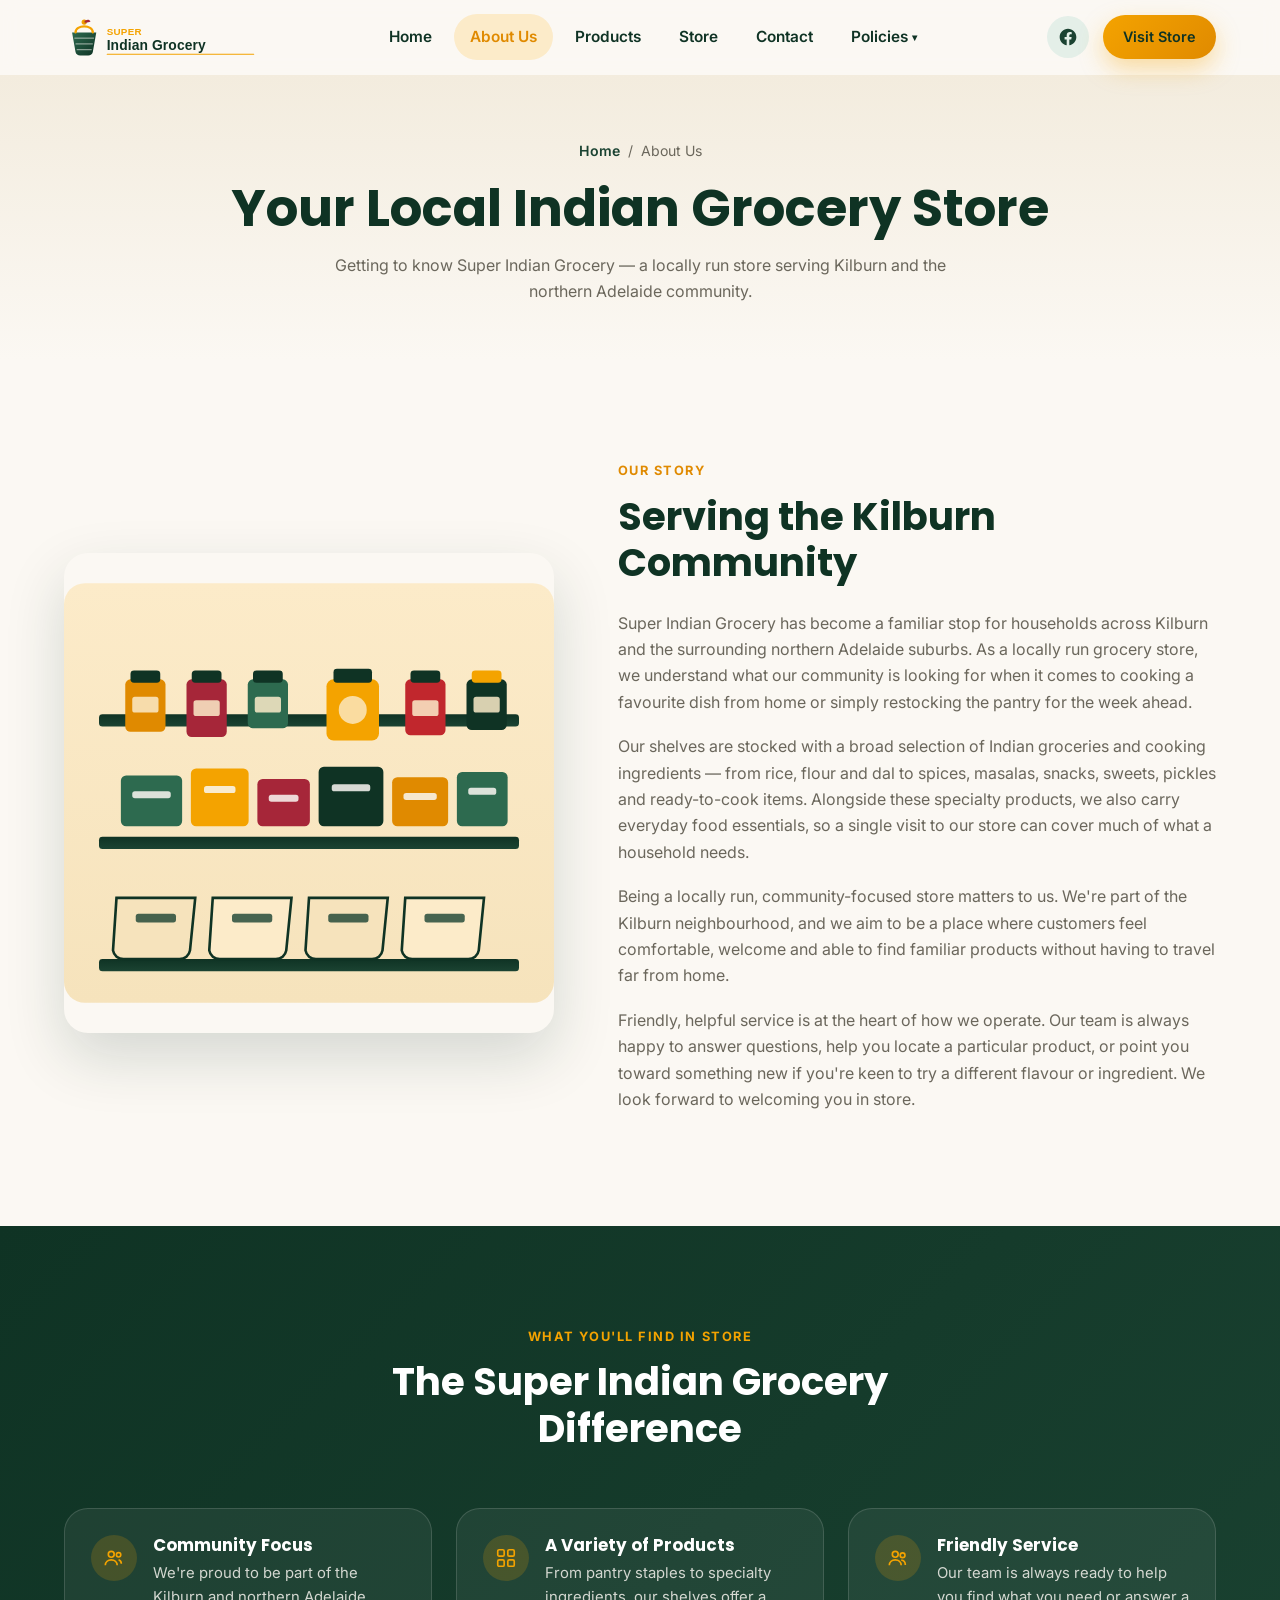
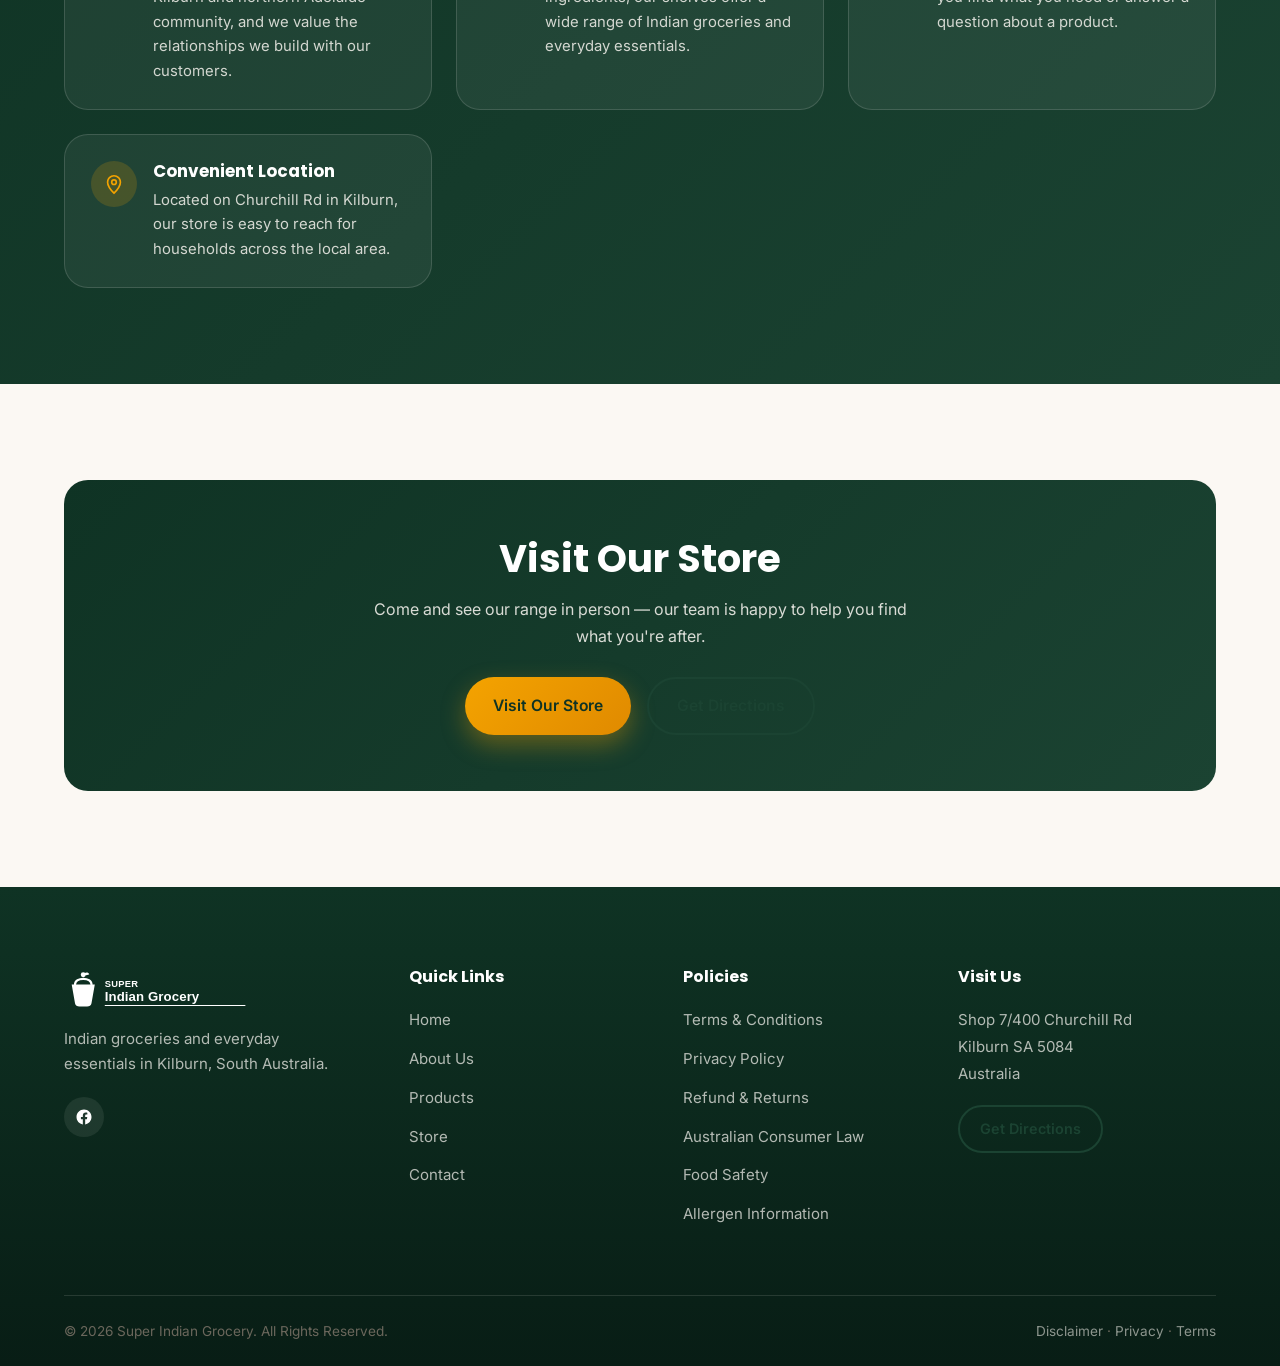
==== about.html @ 4509ad8f "Initial commit: Super Indian Grocery website Co-Authored-By: Claude Sonnet 5 <noreply@anthropic.com>" ====
<!doctype html>
<html lang="en-AU">
<head>
<meta charset="UTF-8">
<meta name="viewport" content="width=device-width, initial-scale=1.0">
<title>About Us | Super Indian Grocery – Kilburn, SA</title>
<meta name="description" content="Learn about Super Indian Grocery, a local Indian grocery store in Kilburn, South Australia offering Indian groceries, spices, snacks and everyday essentials.">
<link rel="canonical" href="https://www.superindiangrocery.com.au/about.html">
<!-- TODO: update canonical URL once the production domain is confirmed -->

<!-- Open Graph -->
<meta property="og:type" content="website">
<meta property="og:site_name" content="Super Indian Grocery">
<meta property="og:title" content="About Us | Super Indian Grocery – Kilburn, SA">
<meta property="og:description" content="Learn about Super Indian Grocery, a local Indian grocery store in Kilburn, South Australia offering Indian groceries, spices, snacks and everyday essentials.">
<meta property="og:image" content="https://www.superindiangrocery.com.au/assets/images/about-image.svg">
<meta property="og:url" content="https://www.superindiangrocery.com.au/about.html">
<meta name="twitter:card" content="summary_large_image">

<link rel="icon" type="image/svg+xml" href="assets/logo/favicon.svg">
<link rel="preconnect" href="https://fonts.googleapis.com">
<link rel="preconnect" href="https://fonts.gstatic.com" crossorigin>
<link href="https://fonts.googleapis.com/css2?family=Poppins:wght@500;600;700&family=Inter:wght@400;500;600;700&display=swap" rel="stylesheet">
<link rel="stylesheet" href="css/style.css">
</head>
<body>

<a class="visually-hidden" href="#main-content" style="position:absolute;left:-9999px;">Skip to content</a>

<!-- ============ HEADER ============ -->
<header class="site-header">
  <div class="header-inner">
    <a href="index.html" class="brand" aria-label="Super Indian Grocery — Home">
      <img src="assets/logo/logo.svg" alt="Super Indian Grocery logo" width="220" height="52">
    </a>

    <nav class="main-nav" aria-label="Primary navigation">
      <ul class="nav-list">
        <li><a href="index.html" data-page="index.html">Home</a></li>
        <li><a href="about.html" data-page="about.html">About Us</a></li>
        <li><a href="products.html" data-page="products.html">Products</a></li>
        <li><a href="store.html" data-page="store.html">Store</a></li>
        <li><a href="contact.html" data-page="contact.html">Contact</a></li>
        <li class="has-dropdown">
          <a href="policies/terms.html" aria-haspopup="true" aria-expanded="false">Policies <span class="dropdown-caret">▾</span></a>
          <ul class="dropdown-menu">
            <li><a href="policies/terms.html">Terms &amp; Conditions</a></li>
            <li><a href="policies/privacy.html">Privacy Policy</a></li>
            <li><a href="policies/refunds.html">Refund &amp; Returns</a></li>
            <li><a href="policies/consumer-law.html">Australian Consumer Law</a></li>
            <li><a href="policies/food-safety.html">Food Safety</a></li>
            <li><a href="policies/allergens.html">Allergen Information</a></li>
            <li><a href="policies/country-of-origin.html">Country of Origin</a></li>
            <li><a href="policies/disclaimer.html">Disclaimer</a></li>
          </ul>
        </li>
      </ul>
    </nav>

    <div class="header-actions">
      <a class="icon-link" href="https://www.facebook.com/superindiangrocery" target="_blank" rel="noopener noreferrer" aria-label="Super Indian Grocery on Facebook">
        <svg viewBox="0 0 24 24" fill="currentColor"><path d="M22 12.06C22 6.5 17.52 2 12 2S2 6.5 2 12.06c0 5 3.66 9.16 8.44 9.94v-7.03H7.9v-2.9h2.54V9.86c0-2.5 1.49-3.89 3.78-3.89 1.1 0 2.24.2 2.24.2v2.46h-1.26c-1.24 0-1.63.77-1.63 1.56v1.87h2.78l-.44 2.9h-2.34V22c4.78-.78 8.44-4.94 8.44-9.94Z"/></svg>
      </a>
      <a class="btn btn-primary btn-sm" href="store.html">Visit Store</a>
      <button class="hamburger" aria-label="Open menu" aria-expanded="false">
        <span></span><span></span><span></span>
      </button>
    </div>
  </div>

  <div class="mobile-nav" aria-label="Mobile navigation">
    <a href="index.html" data-page="index.html">Home</a>
    <a href="about.html" data-page="about.html">About Us</a>
    <a href="products.html" data-page="products.html">Products</a>
    <a href="store.html" data-page="store.html">Store</a>
    <a href="contact.html" data-page="contact.html">Contact</a>
    <button class="mobile-accordion-trigger" aria-expanded="false">Policies <span class="dropdown-caret">▾</span></button>
    <div class="mobile-accordion-panel">
      <a href="policies/terms.html">Terms &amp; Conditions</a>
      <a href="policies/privacy.html">Privacy Policy</a>
      <a href="policies/refunds.html">Refund &amp; Returns</a>
      <a href="policies/consumer-law.html">Australian Consumer Law</a>
      <a href="policies/food-safety.html">Food Safety</a>
      <a href="policies/allergens.html">Allergen Information</a>
      <a href="policies/country-of-origin.html">Country of Origin</a>
      <a href="policies/disclaimer.html">Disclaimer</a>
    </div>
    <div class="mobile-cta">
      <a class="btn btn-primary btn-block" href="store.html">Visit Store</a>
      <a class="btn btn-outline btn-block" href="https://www.facebook.com/superindiangrocery" target="_blank" rel="noopener noreferrer">Follow on Facebook</a>
    </div>
  </div>
</header>

<main id="main-content">

  <!-- ============ PAGE HERO ============ -->
  <section class="page-hero">
    <div class="container">
      <nav class="breadcrumb" aria-label="Breadcrumb">
        <a href="index.html">Home</a>
        <span>/</span>
        <span aria-current="page">About Us</span>
      </nav>
      <h1>Your Local Indian Grocery Store</h1>
      <p>Getting to know Super Indian Grocery — a locally run store serving Kilburn and the northern Adelaide community.</p>
    </div>
  </section>

  <!-- ============ OUR STORY ============ -->
  <section>
    <div class="container about-grid">
      <div class="about-image reveal">
        <img src="assets/images/about-image.svg" alt="Illustration of grocery shelves stocked with spice jars, packets and pantry staples" width="560" height="480">
      </div>
      <div class="about-copy reveal">
        <div class="section-head align-left" style="margin-bottom:24px;">
          <span class="eyebrow">Our Story</span>
          <h2>Serving the Kilburn Community</h2>
        </div>
        <p>Super Indian Grocery has become a familiar stop for households across Kilburn and the surrounding northern Adelaide suburbs. As a locally run grocery store, we understand what our community is looking for when it comes to cooking a favourite dish from home or simply restocking the pantry for the week ahead.</p>
        <p>Our shelves are stocked with a broad selection of Indian groceries and cooking ingredients — from rice, flour and dal to spices, masalas, snacks, sweets, pickles and ready-to-cook items. Alongside these specialty products, we also carry everyday food essentials, so a single visit to our store can cover much of what a household needs.</p>
        <p>Being a locally run, community-focused store matters to us. We're part of the Kilburn neighbourhood, and we aim to be a place where customers feel comfortable, welcome and able to find familiar products without having to travel far from home.</p>
        <p>Friendly, helpful service is at the heart of how we operate. Our team is always happy to answer questions, help you locate a particular product, or point you toward something new if you're keen to try a different flavour or ingredient. We look forward to welcoming you in store.</p>
      </div>
    </div>
  </section>

  <!-- ============ WHAT YOU'LL FIND IN STORE ============ -->
  <section class="bg-green">
    <div class="container">
      <div class="section-head reveal">
        <span class="eyebrow" style="color:var(--color-saffron);">What You'll Find In Store</span>
        <h2>The Super Indian Grocery Difference</h2>
      </div>
      <div class="why-grid">
        <div class="why-card reveal">
          <div class="why-icon"><svg viewBox="0 0 24 24" fill="none" stroke="currentColor" stroke-width="1.8"><path d="M2.5 20c0-3.6 2.9-6 6.5-6s6.5 2.4 6.5 6"/><circle cx="9" cy="8" r="3.2"/><path d="M17 14c1.7.6 3 2.2 3 4.3"/><circle cx="17" cy="8.5" r="2.4"/></svg></div>
          <div><h3>Community Focus</h3><p>We're proud to be part of the Kilburn and northern Adelaide community, and we value the relationships we build with our customers.</p></div>
        </div>
        <div class="why-card reveal">
          <div class="why-icon"><svg viewBox="0 0 24 24" fill="none" stroke="currentColor" stroke-width="1.8"><rect x="3" y="3" width="7" height="7" rx="1.5"/><rect x="14" y="3" width="7" height="7" rx="1.5"/><rect x="3" y="14" width="7" height="7" rx="1.5"/><rect x="14" y="14" width="7" height="7" rx="1.5"/></svg></div>
          <div><h3>A Variety of Products</h3><p>From pantry staples to specialty ingredients, our shelves offer a wide range of Indian groceries and everyday essentials.</p></div>
        </div>
        <div class="why-card reveal">
          <div class="why-icon"><svg viewBox="0 0 24 24" fill="none" stroke="currentColor" stroke-width="1.8"><circle cx="9" cy="8" r="3.2"/><path d="M2.5 20c0-3.6 2.9-6 6.5-6s6.5 2.4 6.5 6"/><circle cx="17" cy="9" r="2.6"/><path d="M15.5 14.2c2.7.4 4.5 2.4 4.5 5.3"/></svg></div>
          <div><h3>Friendly Service</h3><p>Our team is always ready to help you find what you need or answer a question about a product.</p></div>
        </div>
        <div class="why-card reveal">
          <div class="why-icon"><svg viewBox="0 0 24 24" fill="none" stroke="currentColor" stroke-width="1.8"><path d="M12 22s7-7.05 7-12a7 7 0 1 0-14 0c0 4.95 7 12 7 12Z"/><circle cx="12" cy="10" r="2.5"/></svg></div>
          <div><h3>Convenient Location</h3><p>Located on Churchill Rd in Kilburn, our store is easy to reach for households across the local area.</p></div>
        </div>
      </div>
    </div>
  </section>

  <!-- ============ CTA BANNER ============ -->
  <section>
    <div class="container">
      <div class="cta-banner reveal">
        <h2>Visit Our Store</h2>
        <p>Come and see our range in person — our team is happy to help you find what you're after.</p>
        <div class="cta-actions">
          <a class="btn btn-primary" href="store.html">Visit Our Store</a>
          <a class="btn btn-outline" href="https://www.google.com/maps/search/?api=1&query=Shop+7%2F400+Churchill+Rd%2C+Kilburn+SA+5084%2C+Australia" target="_blank" rel="noopener noreferrer">Get Directions</a>
        </div>
      </div>
    </div>
  </section>

</main>

<!-- ============ FOOTER ============ -->
<footer class="site-footer">
  <div class="container">
    <div class="footer-grid">
      <div class="footer-brand">
        <img src="assets/logo/logo.svg" alt="Super Indian Grocery logo">
        <p>Indian groceries and everyday essentials in Kilburn, South Australia.</p>
        <div class="footer-social" style="margin-top:20px;">
          <a href="https://www.facebook.com/superindiangrocery" target="_blank" rel="noopener noreferrer" aria-label="Super Indian Grocery on Facebook">
            <svg viewBox="0 0 24 24" fill="currentColor"><path d="M22 12.06C22 6.5 17.52 2 12 2S2 6.5 2 12.06c0 5 3.66 9.16 8.44 9.94v-7.03H7.9v-2.9h2.54V9.86c0-2.5 1.49-3.89 3.78-3.89 1.1 0 2.24.2 2.24.2v2.46h-1.26c-1.24 0-1.63.77-1.63 1.56v1.87h2.78l-.44 2.9h-2.34V22c4.78-.78 8.44-4.94 8.44-9.94Z"/></svg>
          </a>
        </div>
      </div>
      <div class="footer-col">
        <h4>Quick Links</h4>
        <ul>
          <li><a href="index.html">Home</a></li>
          <li><a href="about.html">About Us</a></li>
          <li><a href="products.html">Products</a></li>
          <li><a href="store.html">Store</a></li>
          <li><a href="contact.html">Contact</a></li>
        </ul>
      </div>
      <div class="footer-col">
        <h4>Policies</h4>
        <ul>
          <li><a href="policies/terms.html">Terms &amp; Conditions</a></li>
          <li><a href="policies/privacy.html">Privacy Policy</a></li>
          <li><a href="policies/refunds.html">Refund &amp; Returns</a></li>
          <li><a href="policies/consumer-law.html">Australian Consumer Law</a></li>
          <li><a href="policies/food-safety.html">Food Safety</a></li>
          <li><a href="policies/allergens.html">Allergen Information</a></li>
        </ul>
      </div>
      <div class="footer-col">
        <h4>Visit Us</h4>
        <address class="footer-address">
          Shop 7/400 Churchill Rd<br>
          Kilburn SA 5084<br>
          Australia
        </address>
        <a class="btn btn-outline btn-sm" href="https://www.google.com/maps/search/?api=1&query=Shop+7%2F400+Churchill+Rd%2C+Kilburn+SA+5084%2C+Australia" target="_blank" rel="noopener noreferrer">Get Directions</a>
      </div>
    </div>
    <div class="footer-bottom">
      <p>&copy; <span id="current-year">2026</span> Super Indian Grocery. All Rights Reserved.</p>
      <p><a href="policies/disclaimer.html">Disclaimer</a> &middot; <a href="policies/privacy.html">Privacy</a> &middot; <a href="policies/terms.html">Terms</a></p>
    </div>
  </div>
</footer>

<button class="back-to-top" aria-label="Back to top">
  <svg viewBox="0 0 24 24" fill="none" stroke="currentColor" stroke-width="2"><path d="M12 19V5"/><path d="m5 12 7-7 7 7"/></svg>
</button>

<script src="js/main.js"></script>
</body>
</html>
---- css/style.css ----
/* ==========================================================================
   Super Indian Grocery — Stylesheet
   Palette: cream base, deep green primary, saffron accent, small gold/red
   ========================================================================== */

/* -------------------- Reset -------------------- */
*, *::before, *::after { box-sizing: border-box; }
html { scroll-behavior: smooth; }
body, h1, h2, h3, h4, p, ul, ol, figure, blockquote { margin: 0; }
ul, ol { padding: 0; list-style: none; }
img, svg { display: block; max-width: 100%; }
a { color: inherit; text-decoration: none; }
button { font: inherit; cursor: pointer; border: none; background: none; }
input, textarea, select { font: inherit; }

/* -------------------- Design tokens -------------------- */
:root {
  /* Colours */
  --color-cream: #FBF8F3;
  --color-cream-soft: #FCEBC9;
  --color-cream-dark: #F3ECDE;
  --color-green-900: #0F3324;
  --color-green-800: #1B4332;
  --color-green-600: #2D6A4F;
  --color-green-100: #E4EFE8;
  --color-saffron: #F4A300;
  --color-saffron-dark: #E08A00;
  --color-gold: #D4A017;
  --color-red: #A62639;
  --color-text: #26251F;
  --color-text-light: #6B675C;
  --color-border: #E7DFCB;
  --color-white: #FFFFFF;

  /* Typography */
  --font-heading: 'Poppins', 'Segoe UI', sans-serif;
  --font-body: 'Inter', 'Segoe UI', sans-serif;

  /* Spacing / shape */
  --radius-sm: 10px;
  --radius-md: 16px;
  --radius-lg: 24px;
  --radius-pill: 999px;
  --shadow-sm: 0 2px 10px rgba(15, 51, 36, 0.06);
  --shadow-md: 0 12px 30px rgba(15, 51, 36, 0.10);
  --shadow-lg: 0 24px 60px rgba(15, 51, 36, 0.16);
  --container-w: 1200px;
  --transition: 0.25s ease;
  --header-h: 84px;
}

/* -------------------- Base -------------------- */
body {
  font-family: var(--font-body);
  color: var(--color-text);
  background: var(--color-cream);
  line-height: 1.65;
  -webkit-font-smoothing: antialiased;
  overflow-x: hidden;
}

h1, h2, h3, h4 {
  font-family: var(--font-heading);
  color: var(--color-green-900);
  line-height: 1.2;
  font-weight: 700;
}

h1 { font-size: clamp(2.1rem, 4vw, 3.4rem); }
h2 { font-size: clamp(1.7rem, 3vw, 2.4rem); }
h3 { font-size: 1.3rem; }

p { color: var(--color-text-light); }

.container {
  width: 100%;
  max-width: var(--container-w);
  margin: 0 auto;
  padding: 0 24px;
}

section { padding: 96px 0; }
@media (max-width: 768px) { section { padding: 64px 0; } }

.section-head {
  max-width: 680px;
  margin: 0 auto 56px;
  text-align: center;
}
.section-head .eyebrow {
  display: inline-block;
  color: var(--color-saffron-dark);
  font-weight: 700;
  letter-spacing: 0.12em;
  text-transform: uppercase;
  font-size: 0.8rem;
  margin-bottom: 12px;
}
.section-head p { margin-top: 14px; font-size: 1.05rem; }
.section-head.align-left { text-align: left; margin-left: 0; }

.bg-cream-dark { background: var(--color-cream-dark); }
.bg-green {
  background: linear-gradient(135deg, var(--color-green-900), var(--color-green-800));
  color: var(--color-cream);
}
.bg-green h2, .bg-green h3 { color: var(--color-white); }
.bg-green p { color: rgba(251, 248, 243, 0.82); }

/* -------------------- Buttons -------------------- */
.btn {
  display: inline-flex;
  align-items: center;
  justify-content: center;
  gap: 8px;
  padding: 14px 28px;
  border-radius: var(--radius-pill);
  font-weight: 600;
  font-size: 0.98rem;
  transition: transform var(--transition), box-shadow var(--transition), background var(--transition), color var(--transition);
  white-space: nowrap;
}
.btn-primary {
  background: linear-gradient(135deg, var(--color-saffron), var(--color-saffron-dark));
  color: var(--color-green-900);
  box-shadow: 0 10px 24px rgba(244, 163, 0, 0.35);
}
.btn-primary:hover { transform: translateY(-2px); box-shadow: 0 14px 30px rgba(244, 163, 0, 0.45); }

.btn-outline {
  background: transparent;
  border: 2px solid var(--color-green-800);
  color: var(--color-green-800);
}
.btn-outline:hover { background: var(--color-green-800); color: var(--color-cream); transform: translateY(-2px); }

.bg-green .btn-outline { border-color: var(--color-cream); color: var(--color-cream); }
.bg-green .btn-outline:hover { background: var(--color-cream); color: var(--color-green-900); }

.btn-light {
  background: var(--color-cream);
  color: var(--color-green-900);
}
.btn-light:hover { transform: translateY(-2px); box-shadow: var(--shadow-md); }

.btn-block { width: 100%; }
.btn-sm { padding: 10px 20px; font-size: 0.9rem; }

/* -------------------- Header -------------------- */
.site-header {
  position: sticky;
  top: 0;
  z-index: 1000;
  background: rgba(251, 248, 243, 0.92);
  backdrop-filter: blur(10px);
  border-bottom: 1px solid transparent;
  transition: box-shadow var(--transition), border-color var(--transition), padding var(--transition);
}
.site-header.is-scrolled {
  box-shadow: var(--shadow-sm);
  border-bottom-color: var(--color-border);
}
.header-inner {
  max-width: var(--container-w);
  margin: 0 auto;
  padding: 14px 24px;
  display: flex;
  align-items: center;
  justify-content: space-between;
  gap: 24px;
}
.brand { display: flex; align-items: center; }
.brand img { height: 46px; width: auto; }

.main-nav { display: flex; }
.nav-list {
  display: flex;
  align-items: center;
  gap: 6px;
}
.nav-list > li > a {
  display: flex;
  align-items: center;
  gap: 4px;
  padding: 10px 16px;
  border-radius: var(--radius-pill);
  font-weight: 600;
  font-size: 0.96rem;
  color: var(--color-green-900);
  transition: background var(--transition), color var(--transition);
}
.nav-list > li > a:hover,
.nav-list > li > a.active {
  background: var(--color-green-100);
  color: var(--color-green-800);
}
.nav-list > li > a.active { color: var(--color-saffron-dark); background: var(--color-cream-soft); }

/* Policies dropdown */
.has-dropdown { position: relative; }
.dropdown-caret { font-size: 0.65em; transition: transform var(--transition); }
.has-dropdown:hover .dropdown-caret,
.has-dropdown.open .dropdown-caret { transform: rotate(180deg); }

.dropdown-menu {
  position: absolute;
  top: calc(100% + 10px);
  left: 0;
  min-width: 260px;
  background: var(--color-white);
  border-radius: var(--radius-md);
  box-shadow: var(--shadow-lg);
  padding: 10px;
  opacity: 0;
  visibility: hidden;
  transform: translateY(8px);
  transition: opacity var(--transition), transform var(--transition), visibility var(--transition);
}
.has-dropdown:hover .dropdown-menu,
.has-dropdown:focus-within .dropdown-menu {
  opacity: 1;
  visibility: visible;
  transform: translateY(0);
}
.dropdown-menu li a {
  display: block;
  padding: 10px 14px;
  border-radius: var(--radius-sm);
  font-size: 0.92rem;
  font-weight: 500;
  color: var(--color-text);
}
.dropdown-menu li a:hover { background: var(--color-cream-dark); color: var(--color-green-800); }

.header-actions { display: flex; align-items: center; gap: 14px; }
.icon-link {
  display: flex;
  align-items: center;
  justify-content: center;
  width: 42px;
  height: 42px;
  border-radius: 50%;
  background: var(--color-green-100);
  color: var(--color-green-800);
  transition: background var(--transition), color var(--transition), transform var(--transition);
}
.icon-link:hover { background: var(--color-green-800); color: var(--color-cream); transform: translateY(-2px); }
.icon-link svg { width: 20px; height: 20px; }

.hamburger {
  display: none;
  flex-direction: column;
  justify-content: center;
  gap: 5px;
  width: 44px;
  height: 44px;
  border-radius: var(--radius-sm);
}
.hamburger span {
  display: block;
  width: 24px;
  height: 2px;
  background: var(--color-green-900);
  margin: 0 auto;
  transition: transform var(--transition), opacity var(--transition);
}
.hamburger.is-active span:nth-child(1) { transform: translateY(7px) rotate(45deg); }
.hamburger.is-active span:nth-child(2) { opacity: 0; }
.hamburger.is-active span:nth-child(3) { transform: translateY(-7px) rotate(-45deg); }

/* Mobile nav */
.mobile-nav {
  display: none;
  position: fixed;
  inset: var(--header-h) 0 0 0;
  background: var(--color-cream);
  z-index: 999;
  overflow-y: auto;
  padding: 20px 24px 40px;
  transform: translateY(-12px);
  opacity: 0;
  pointer-events: none;
  transition: transform var(--transition), opacity var(--transition);
}
.mobile-nav.is-open {
  opacity: 1;
  transform: translateY(0);
  pointer-events: auto;
}
.mobile-nav a {
  display: block;
  padding: 14px 6px;
  font-weight: 600;
  font-size: 1.05rem;
  color: var(--color-green-900);
  border-bottom: 1px solid var(--color-border);
}
.mobile-accordion-trigger {
  width: 100%;
  display: flex;
  align-items: center;
  justify-content: space-between;
  padding: 14px 6px;
  font-weight: 600;
  font-size: 1.05rem;
  color: var(--color-green-900);
  border-bottom: 1px solid var(--color-border);
}
.mobile-accordion-panel {
  max-height: 0;
  overflow: hidden;
  transition: max-height var(--transition);
  background: var(--color-cream-dark);
  border-radius: var(--radius-sm);
}
.mobile-accordion-panel.is-open { max-height: 600px; }
.mobile-accordion-panel a { border-bottom: 1px solid var(--color-border); padding-left: 20px; font-size: 0.98rem; font-weight: 500; }
.mobile-accordion-trigger .dropdown-caret { transition: transform var(--transition); }
.mobile-accordion-trigger.is-open .dropdown-caret { transform: rotate(180deg); }
.mobile-cta { margin-top: 24px; display: flex; flex-direction: column; gap: 12px; }

/* -------------------- Hero -------------------- */
.hero {
  padding: 72px 0 100px;
  position: relative;
  overflow: hidden;
  background:
    radial-gradient(circle at 85% 10%, rgba(244, 163, 0, 0.12), transparent 45%),
    radial-gradient(circle at 5% 90%, rgba(45, 106, 79, 0.10), transparent 45%);
}
.hero-grid {
  display: grid;
  grid-template-columns: 1.05fr 0.95fr;
  gap: 56px;
  align-items: center;
}
.hero-badge {
  display: inline-flex;
  align-items: center;
  gap: 8px;
  padding: 8px 16px;
  border-radius: var(--radius-pill);
  background: var(--color-green-100);
  color: var(--color-green-800);
  font-weight: 600;
  font-size: 0.86rem;
  margin-bottom: 22px;
}
.hero-badge svg { width: 16px; height: 16px; }
.hero-copy h1 { margin-bottom: 20px; }
.hero-copy .accent { color: var(--color-saffron-dark); }
.hero-copy p.lead { font-size: 1.12rem; max-width: 540px; margin-bottom: 32px; }
.hero-actions { display: flex; flex-wrap: wrap; gap: 16px; margin-bottom: 36px; }
.hero-location {
  display: inline-flex;
  align-items: center;
  gap: 10px;
  font-weight: 600;
  color: var(--color-green-800);
  background: var(--color-white);
  padding: 10px 18px;
  border-radius: var(--radius-pill);
  box-shadow: var(--shadow-sm);
}
.hero-location svg { width: 18px; height: 18px; color: var(--color-saffron-dark); }

.hero-visual { position: relative; }
.hero-visual .visual-card {
  border-radius: var(--radius-lg);
  overflow: hidden;
  box-shadow: var(--shadow-lg);
  background: var(--color-white);
  padding: 12px;
}
.hero-visual .visual-card img { border-radius: var(--radius-md); width: 100%; }
.floating-chip {
  position: absolute;
  display: flex;
  align-items: center;
  gap: 10px;
  background: var(--color-white);
  padding: 12px 16px;
  border-radius: var(--radius-md);
  box-shadow: var(--shadow-md);
  font-weight: 600;
  font-size: 0.88rem;
  color: var(--color-green-800);
  animation: floaty 5s ease-in-out infinite;
}
.floating-chip svg { width: 20px; height: 20px; color: var(--color-saffron-dark); }
.chip-top { top: -20px; left: -18px; animation-delay: 0.4s; }
.chip-bottom { bottom: -18px; right: -14px; animation-delay: 1.1s; }
@keyframes floaty {
  0%, 100% { transform: translateY(0); }
  50% { transform: translateY(-10px); }
}
@media (prefers-reduced-motion: reduce) {
  .floating-chip, .reveal { animation: none !important; transition: none !important; }
}

/* -------------------- Feature / highlight cards -------------------- */
.features-grid {
  display: grid;
  grid-template-columns: repeat(4, 1fr);
  gap: 24px;
  margin-top: -64px;
  position: relative;
  z-index: 2;
}
.feature-card {
  background: var(--color-white);
  border-radius: var(--radius-lg);
  padding: 32px 26px;
  box-shadow: var(--shadow-md);
  transition: transform var(--transition), box-shadow var(--transition);
}
.feature-card:hover { transform: translateY(-6px); box-shadow: var(--shadow-lg); }
.feature-icon {
  width: 56px;
  height: 56px;
  border-radius: var(--radius-md);
  display: flex;
  align-items: center;
  justify-content: center;
  background: linear-gradient(135deg, var(--color-green-100), var(--color-cream-soft));
  color: var(--color-green-800);
  margin-bottom: 18px;
}
.feature-icon svg { width: 28px; height: 28px; }
.feature-card h3 { margin-bottom: 10px; font-size: 1.1rem; }
.feature-card p { font-size: 0.95rem; margin: 0; }

/* -------------------- About section -------------------- */
.about-grid {
  display: grid;
  grid-template-columns: 0.9fr 1.1fr;
  gap: 64px;
  align-items: center;
}
.about-image { border-radius: var(--radius-lg); overflow: hidden; box-shadow: var(--shadow-lg); }
.about-copy p { margin-bottom: 18px; }
.about-copy .btn { margin-top: 8px; }

/* -------------------- Category grid -------------------- */
.category-grid {
  display: grid;
  grid-template-columns: repeat(5, 1fr);
  gap: 22px;
}
.category-card {
  background: var(--color-white);
  border-radius: var(--radius-lg);
  padding: 30px 20px;
  text-align: center;
  box-shadow: var(--shadow-sm);
  transition: transform var(--transition), box-shadow var(--transition), border-color var(--transition);
  border: 1px solid var(--color-border);
}
.category-card:hover {
  transform: translateY(-6px);
  box-shadow: var(--shadow-md);
  border-color: var(--color-saffron);
}
.category-icon {
  width: 64px;
  height: 64px;
  margin: 0 auto 16px;
  border-radius: 50%;
  display: flex;
  align-items: center;
  justify-content: center;
  background: linear-gradient(135deg, var(--color-cream-soft), var(--color-green-100));
  color: var(--color-green-800);
}
.category-icon svg { width: 30px; height: 30px; }
.category-card h3 { font-size: 1.02rem; margin: 0; }
.category-note {
  margin-top: 36px;
  text-align: center;
  font-size: 0.95rem;
  color: var(--color-text-light);
  background: var(--color-cream-dark);
  border: 1px dashed var(--color-border);
  border-radius: var(--radius-md);
  padding: 16px 22px;
}

/* -------------------- Why choose us -------------------- */
.why-grid {
  display: grid;
  grid-template-columns: repeat(3, 1fr);
  gap: 24px;
}
.why-card {
  display: flex;
  gap: 16px;
  padding: 26px;
  border-radius: var(--radius-lg);
  background: rgba(251, 248, 243, 0.06);
  border: 1px solid rgba(251, 248, 243, 0.14);
}
.why-icon {
  flex-shrink: 0;
  width: 46px;
  height: 46px;
  border-radius: 50%;
  background: rgba(244, 163, 0, 0.18);
  color: var(--color-saffron);
  display: flex;
  align-items: center;
  justify-content: center;
}
.why-icon svg { width: 22px; height: 22px; }
.why-card h3 { color: var(--color-white); font-size: 1.05rem; margin-bottom: 6px; }
.why-card p { margin: 0; font-size: 0.93rem; }

/* -------------------- Store info -------------------- */
.store-grid {
  display: grid;
  grid-template-columns: 1fr 1fr;
  gap: 48px;
  align-items: center;
}
.store-card {
  background: var(--color-white);
  border-radius: var(--radius-lg);
  box-shadow: var(--shadow-lg);
  overflow: hidden;
}
.store-info-list {
  display: flex;
  flex-direction: column;
  gap: 22px;
}
.info-row { display: flex; gap: 16px; align-items: flex-start; }
.info-row .info-icon {
  flex-shrink: 0;
  width: 46px;
  height: 46px;
  border-radius: var(--radius-sm);
  background: var(--color-green-100);
  color: var(--color-green-800);
  display: flex;
  align-items: center;
  justify-content: center;
}
.info-row .info-icon svg { width: 22px; height: 22px; }
.info-row h4 { font-size: 1rem; color: var(--color-green-900); margin-bottom: 4px; }
.info-row p { margin: 0; font-size: 0.96rem; }
.hours-table { width: 100%; border-collapse: collapse; margin-top: 4px; }
.hours-table td { padding: 4px 0; font-size: 0.95rem; color: var(--color-text-light); }
.hours-table td:last-child { text-align: right; font-weight: 600; color: var(--color-text); }
.store-map-img { border-radius: var(--radius-lg); }

/* -------------------- Social / connect -------------------- */
.social-card {
  max-width: 560px;
  margin: 0 auto;
  background: var(--color-white);
  border-radius: var(--radius-lg);
  box-shadow: var(--shadow-md);
  padding: 36px;
  display: flex;
  align-items: center;
  gap: 22px;
  text-align: left;
}
.social-card .social-icon {
  width: 60px;
  height: 60px;
  border-radius: 50%;
  background: #1877F2;
  color: var(--color-white);
  display: flex;
  align-items: center;
  justify-content: center;
  flex-shrink: 0;
}
.social-card .social-icon svg { width: 28px; height: 28px; }
.social-card h3 { margin-bottom: 4px; }
.social-card p { margin: 0 0 12px; font-size: 0.94rem; }
.social-row { display: flex; gap: 20px; justify-content: center; flex-wrap: wrap; margin-top: 28px; }
.social-note {
  display: inline-flex;
  align-items: center;
  gap: 10px;
  padding: 14px 22px;
  border-radius: var(--radius-pill);
  background: var(--color-cream-dark);
  color: var(--color-text-light);
  font-weight: 500;
  font-size: 0.92rem;
}

/* -------------------- CTA banner -------------------- */
.cta-banner {
  border-radius: var(--radius-lg);
  padding: 56px;
  text-align: center;
  background: linear-gradient(135deg, var(--color-green-900), var(--color-green-800));
  color: var(--color-cream);
}
.cta-banner h2 { color: var(--color-white); margin-bottom: 14px; }
.cta-banner p { color: rgba(251,248,243,0.85); max-width: 560px; margin: 0 auto 28px; }
.cta-actions { display: flex; gap: 16px; justify-content: center; flex-wrap: wrap; }

/* -------------------- Page hero (inner pages) -------------------- */
.page-hero {
  padding: 64px 0 56px;
  background: linear-gradient(180deg, var(--color-cream-dark), var(--color-cream));
  text-align: center;
}
.breadcrumb {
  display: flex;
  justify-content: center;
  gap: 8px;
  font-size: 0.88rem;
  color: var(--color-text-light);
  margin-bottom: 16px;
}
.breadcrumb a { color: var(--color-green-800); font-weight: 600; }
.page-hero h1 { margin-bottom: 12px; }
.page-hero p { max-width: 640px; margin: 0 auto; }

/* -------------------- Contact page -------------------- */
.contact-grid {
  display: grid;
  grid-template-columns: 0.85fr 1.15fr;
  gap: 48px;
  align-items: start;
}
.contact-info-card {
  background: var(--color-white);
  border-radius: var(--radius-lg);
  box-shadow: var(--shadow-md);
  padding: 36px;
}
.contact-info-card h3 { margin-bottom: 24px; }
.contact-form-card {
  background: var(--color-white);
  border-radius: var(--radius-lg);
  box-shadow: var(--shadow-lg);
  padding: 40px;
}
.form-row { margin-bottom: 20px; }
.form-row label {
  display: block;
  font-weight: 600;
  font-size: 0.92rem;
  color: var(--color-green-900);
  margin-bottom: 8px;
}
.form-row input,
.form-row textarea {
  width: 100%;
  padding: 14px 16px;
  border-radius: var(--radius-sm);
  border: 1.5px solid var(--color-border);
  background: var(--color-cream);
  transition: border-color var(--transition), box-shadow var(--transition);
}
.form-row input:focus,
.form-row textarea:focus {
  outline: none;
  border-color: var(--color-saffron);
  box-shadow: 0 0 0 4px rgba(244, 163, 0, 0.15);
}
.form-row textarea { resize: vertical; min-height: 140px; }
.form-note {
  margin-top: 18px;
  font-size: 0.85rem;
  color: var(--color-text-light);
}
.form-success {
  display: none;
  margin-top: 18px;
  padding: 14px 18px;
  border-radius: var(--radius-sm);
  background: var(--color-green-100);
  color: var(--color-green-800);
  font-weight: 600;
  font-size: 0.92rem;
}
.form-success.is-visible { display: block; }

/* -------------------- Policy pages -------------------- */
.policy-layout {
  display: grid;
  grid-template-columns: 280px 1fr;
  gap: 48px;
  align-items: start;
}
.policy-nav {
  position: sticky;
  top: calc(var(--header-h) + 24px);
  background: var(--color-white);
  border-radius: var(--radius-lg);
  box-shadow: var(--shadow-sm);
  padding: 22px;
}
.policy-nav h4 {
  font-size: 0.82rem;
  text-transform: uppercase;
  letter-spacing: 0.08em;
  color: var(--color-text-light);
  margin-bottom: 12px;
}
.policy-nav a {
  display: block;
  padding: 10px 12px;
  border-radius: var(--radius-sm);
  font-size: 0.92rem;
  font-weight: 500;
  color: var(--color-text);
  margin-bottom: 2px;
}
.policy-nav a:hover { background: var(--color-cream-dark); }
.policy-nav a.active { background: var(--color-green-100); color: var(--color-green-800); font-weight: 700; }

.policy-content {
  background: var(--color-white);
  border-radius: var(--radius-lg);
  box-shadow: var(--shadow-sm);
  padding: 48px;
}
.policy-content h2 {
  font-size: 1.3rem;
  margin: 36px 0 14px;
  padding-top: 8px;
}
.policy-content h2:first-child { margin-top: 0; }
.policy-content p { margin-bottom: 14px; }
.policy-content ul { margin: 0 0 16px; }
.policy-content ul li {
  position: relative;
  padding-left: 22px;
  margin-bottom: 10px;
  color: var(--color-text-light);
}
.policy-content ul li::before {
  content: "";
  position: absolute;
  left: 0;
  top: 9px;
  width: 7px;
  height: 7px;
  border-radius: 50%;
  background: var(--color-saffron);
}
.policy-updated {
  font-size: 0.85rem;
  color: var(--color-text-light);
  margin-bottom: 28px;
  display: inline-block;
  background: var(--color-cream-dark);
  padding: 6px 14px;
  border-radius: var(--radius-pill);
}
.policy-callout {
  background: var(--color-cream-soft);
  border-left: 4px solid var(--color-saffron-dark);
  border-radius: var(--radius-sm);
  padding: 18px 22px;
  margin: 20px 0;
  font-size: 0.95rem;
  color: var(--color-green-900);
  font-weight: 500;
}
.policy-disclaimer-box {
  margin-top: 40px;
  padding: 20px 24px;
  background: var(--color-green-100);
  border-radius: var(--radius-md);
  font-size: 0.88rem;
  color: var(--color-green-900);
}

/* -------------------- Footer -------------------- */
.site-footer {
  background: linear-gradient(180deg, var(--color-green-900), #081d15);
  color: rgba(251, 248, 243, 0.85);
  padding: 80px 0 0;
}
.footer-grid {
  display: grid;
  grid-template-columns: 1.3fr 1fr 1fr 1.1fr;
  gap: 40px;
  padding-bottom: 56px;
  border-bottom: 1px solid rgba(251, 248, 243, 0.12);
}
.footer-brand img { height: 44px; margin-bottom: 16px; filter: brightness(0) invert(1); }
.footer-brand p { color: rgba(251, 248, 243, 0.7); font-size: 0.94rem; max-width: 280px; }
.footer-col h4 {
  color: var(--color-white);
  font-size: 1rem;
  margin-bottom: 20px;
  font-family: var(--font-heading);
}
.footer-col ul li { margin-bottom: 12px; }
.footer-col ul li a {
  color: rgba(251, 248, 243, 0.7);
  font-size: 0.94rem;
  transition: color var(--transition), padding-left var(--transition);
}
.footer-col ul li a:hover { color: var(--color-saffron); padding-left: 4px; }
.footer-address { color: rgba(251, 248, 243, 0.7); font-size: 0.94rem; font-style: normal; line-height: 1.8; margin-bottom: 18px; }
.footer-social { display: flex; gap: 12px; }
.footer-social a {
  width: 40px;
  height: 40px;
  border-radius: 50%;
  background: rgba(251, 248, 243, 0.08);
  display: flex;
  align-items: center;
  justify-content: center;
  transition: background var(--transition), transform var(--transition);
}
.footer-social a:hover { background: var(--color-saffron); transform: translateY(-3px); }
.footer-social svg { width: 18px; height: 18px; color: var(--color-white); }
.footer-bottom {
  padding: 24px 0;
  display: flex;
  justify-content: space-between;
  align-items: center;
  flex-wrap: wrap;
  gap: 12px;
  font-size: 0.85rem;
  color: rgba(251, 248, 243, 0.55);
}
.footer-bottom a { color: rgba(251, 248, 243, 0.55); }
.footer-bottom a:hover { color: var(--color-saffron); }

/* -------------------- Back to top -------------------- */
.back-to-top {
  position: fixed;
  bottom: 28px;
  right: 28px;
  width: 48px;
  height: 48px;
  border-radius: 50%;
  background: var(--color-green-800);
  color: var(--color-cream);
  display: flex;
  align-items: center;
  justify-content: center;
  box-shadow: var(--shadow-md);
  opacity: 0;
  visibility: hidden;
  transform: translateY(12px);
  transition: opacity var(--transition), transform var(--transition), visibility var(--transition), background var(--transition);
  z-index: 900;
}
.back-to-top.is-visible { opacity: 1; visibility: visible; transform: translateY(0); }
.back-to-top:hover { background: var(--color-saffron-dark); }
.back-to-top svg { width: 20px; height: 20px; }

/* -------------------- Scroll reveal -------------------- */
.reveal {
  opacity: 0;
  transform: translateY(24px);
  transition: opacity 0.7s ease, transform 0.7s ease;
}
.reveal.is-visible { opacity: 1; transform: translateY(0); }

/* -------------------- Misc -------------------- */
.two-col-grid { display: grid; grid-template-columns: repeat(2, 1fr); gap: 24px; }
.chip-list { display: flex; flex-wrap: wrap; gap: 10px; }
.chip-list span {
  padding: 8px 16px;
  border-radius: var(--radius-pill);
  background: var(--color-green-100);
  color: var(--color-green-800);
  font-size: 0.85rem;
  font-weight: 600;
}
.map-cta { display: flex; justify-content: center; margin-top: 28px; }

/* -------------------- Responsive -------------------- */
@media (max-width: 1080px) {
  .features-grid { grid-template-columns: repeat(2, 1fr); margin-top: -40px; }
  .category-grid { grid-template-columns: repeat(3, 1fr); }
  .why-grid { grid-template-columns: repeat(2, 1fr); }
  .footer-grid { grid-template-columns: 1fr 1fr; }
  .policy-layout { grid-template-columns: 1fr; }
  .policy-nav { position: static; }
}

@media (max-width: 900px) {
  .main-nav, .header-actions .icon-link, .header-actions .btn { display: none; }
  .hamburger { display: flex; }
  .mobile-nav { display: block; }
  .hero-grid { grid-template-columns: 1fr; }
  .hero-visual { order: -1; max-width: 420px; margin: 0 auto 16px; }
  .about-grid { grid-template-columns: 1fr; }
  .about-grid .about-image { order: -1; }
  .store-grid { grid-template-columns: 1fr; }
  .contact-grid { grid-template-columns: 1fr; }
}

@media (max-width: 640px) {
  .features-grid { grid-template-columns: 1fr; }
  .category-grid { grid-template-columns: repeat(2, 1fr); }
  .why-grid { grid-template-columns: 1fr; }
  .footer-grid { grid-template-columns: 1fr; gap: 32px; }
  .social-card { flex-direction: column; text-align: center; }
  .cta-banner { padding: 40px 24px; }
  .policy-content { padding: 28px; }
  .contact-form-card, .contact-info-card { padding: 26px; }
  h1 { font-size: 2rem; }
}
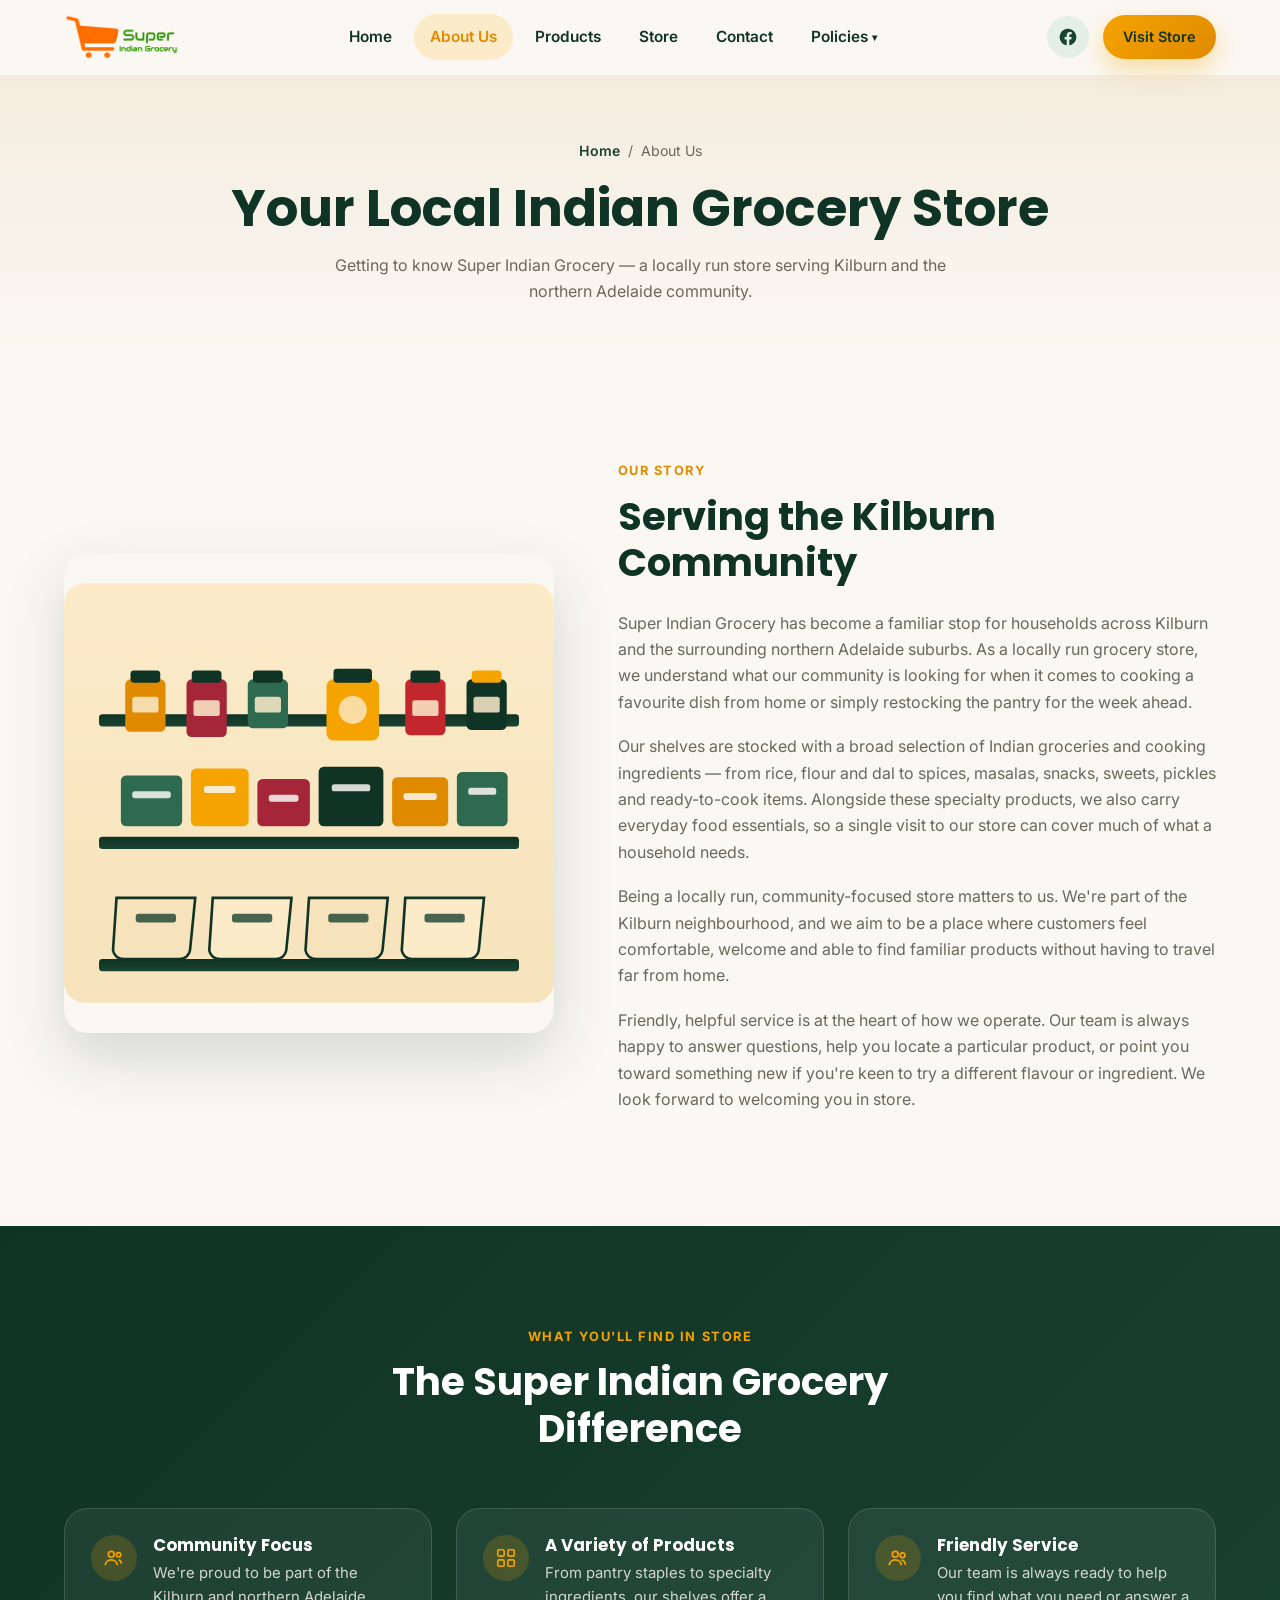
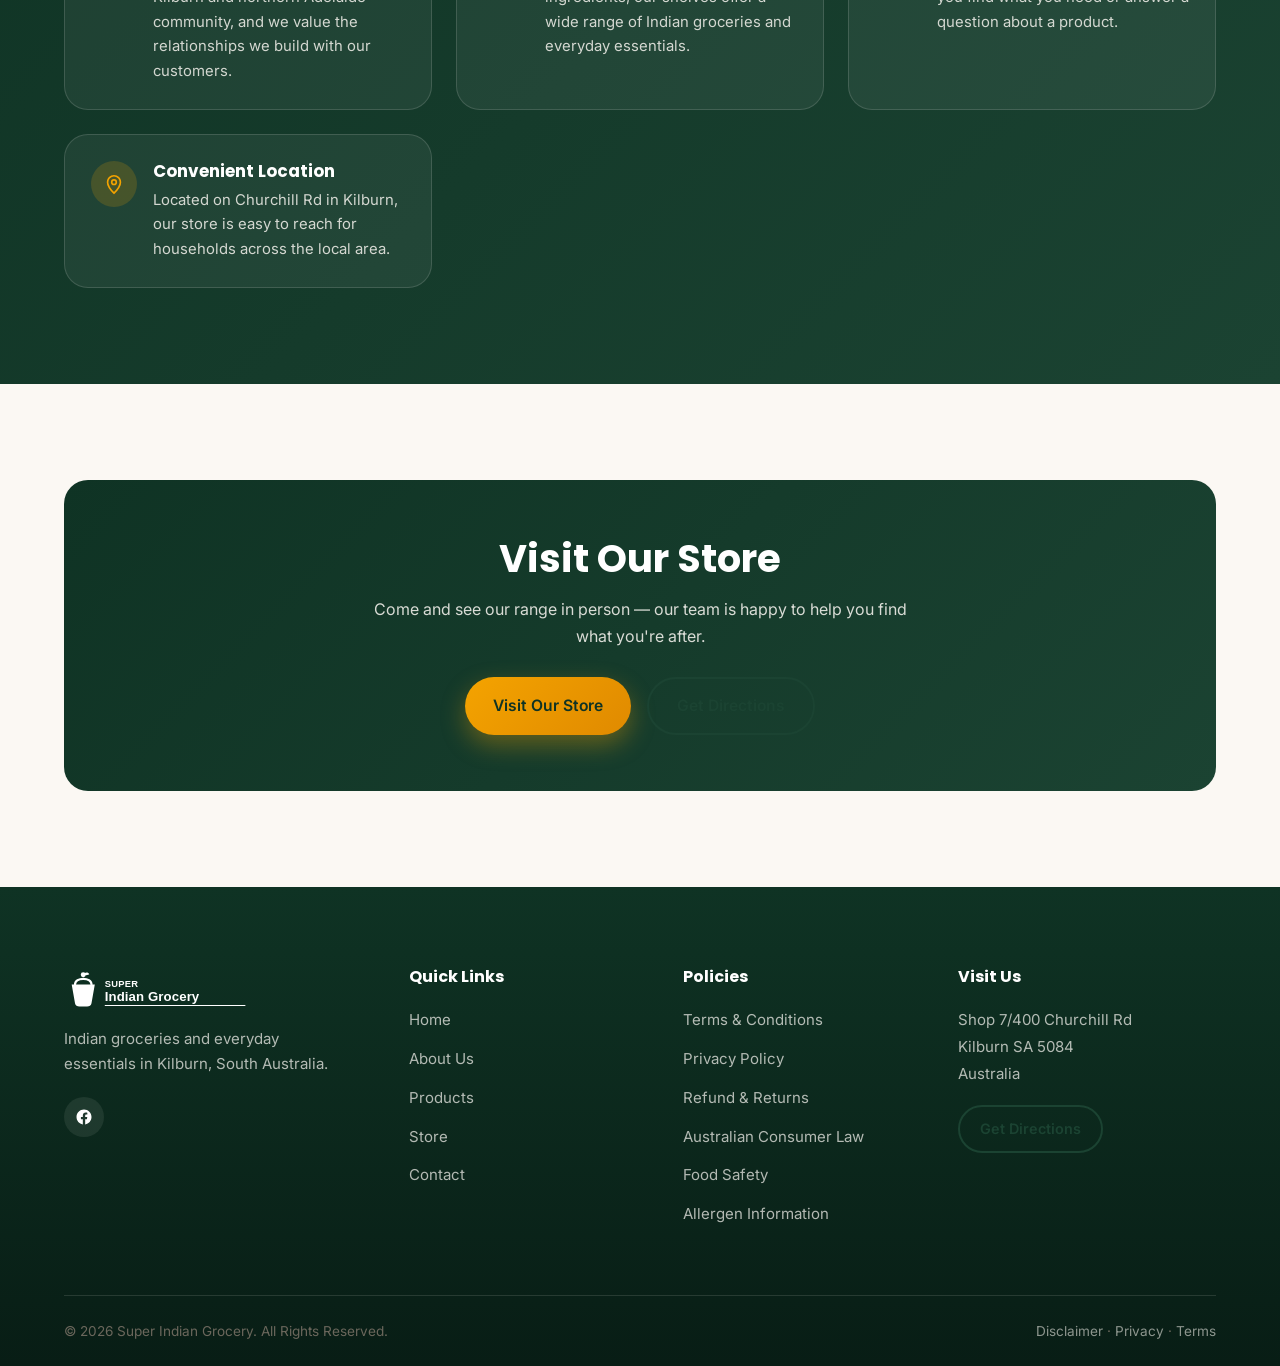
==== commit e3312149: "Change Logo" ====
--- a/about.html
+++ b/about.html
@@ -31,7 +31,7 @@
 <header class="site-header">
   <div class="header-inner">
     <a href="index.html" class="brand" aria-label="Super Indian Grocery — Home">
-      <img src="assets/logo/logo.svg" alt="Super Indian Grocery logo" width="220" height="52">
+      <img src="assets/logo/Logo.png" alt="Super Indian Grocery logo" width="220" height="52">
     </a>
 
     <nav class="main-nav" aria-label="Primary navigation">
--- a/css/style.css
+++ b/css/style.css
@@ -151,10 +151,20 @@
   position: sticky;
   top: 0;
   z-index: 1000;
+  border-bottom: 1px solid transparent;
+  transition: box-shadow var(--transition), border-color var(--transition), padding var(--transition);
+}
+/* Blur lives on a ::before (not on .site-header itself) so the header never
+   becomes a containing block for its position:fixed .mobile-nav child — a
+   backdrop-filter/filter on an ancestor otherwise traps fixed descendants
+   inside that ancestor's own box instead of the viewport. */
+.site-header::before {
+  content: '';
+  position: absolute;
+  inset: 0;
+  z-index: -1;
   background: rgba(251, 248, 243, 0.92);
   backdrop-filter: blur(10px);
-  border-bottom: 1px solid transparent;
-  transition: box-shadow var(--transition), border-color var(--transition), padding var(--transition);
 }
 .site-header.is-scrolled {
   box-shadow: var(--shadow-sm);
